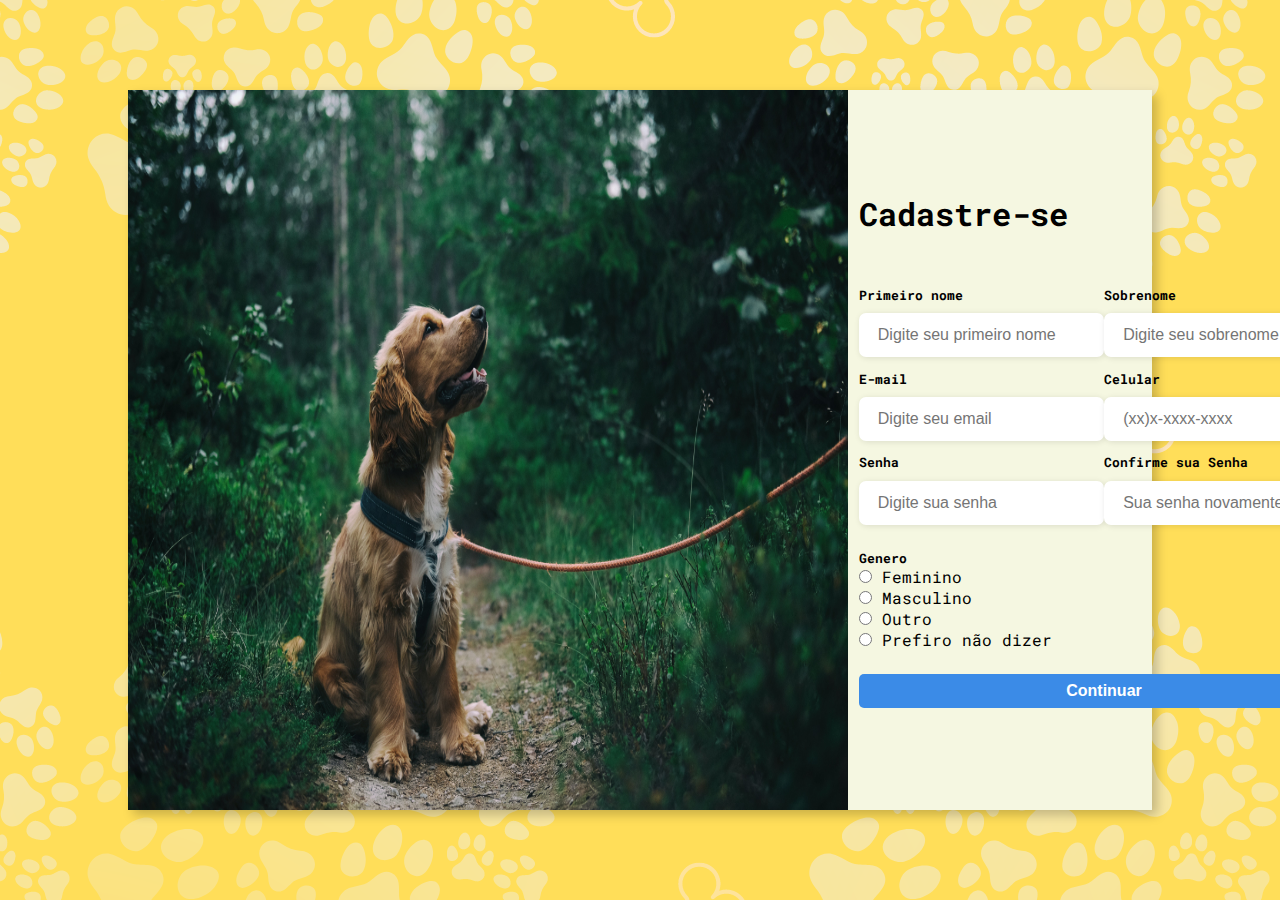
==== index.html @ f8357714 "Add files via upload" ====
<!DOCTYPE html>
<html lang="pt-br">

<head>
  <meta charset="UTF-8">
  <meta http-equiv="X-UA-Compatible" content="IE=edge">
  <meta name="viewport" content="width=device-width, initial-scale=1.0">
  <title>#1</title>
  <link rel="stylesheet" href="reset.css">
  <link rel="stylesheet" href="style.css">
  <link rel="preconnect" href="https://fonts.googleapis.com">
  <link rel="preconnect" href="https://fonts.gstatic.com" crossorigin>
  <link href="https://fonts.googleapis.com/css2?family=Roboto+Mono:wght@400;700&display=swap" rel="stylesheet">
</head>

<body>
  <div class="conteiner">
    <div class="form__img">
      <img src="img/img-cadastro.jpg" alt="imagem de cachorro" class="stilo__img">
    </div>
    <div class="form">
      <form action="#">
        <div class="form__cadastro__cabecalho">
          <div class="titulo">
            <h1>Cadastre-se</h1>
          </div>
          <div class="botao-entrar">
            <button class="botao-estilo"><a href="#">Entrar</a></button>
          </div>
        </div>
        <div class="input">
          <div class="input-box">
            <label for="firstname">Primeiro nome</label>
            <input type="text" name="firstname" placeholder="Digite seu primeiro nome" id="firstname">
          </div>
          <div class="input-box">
            <label for="lastname">Sobrenome</label>
            <input type="text" name="lastname" placeholder="Digite seu sobrenome" id="lastname">
          </div>
          <div class="input-box">
            <label for="email">E-mail</label>
            <input type="email" name="email" placeholder="Digite seu email" id="email">
          </div>
          <div class="input-box">
            <label for="number">Celular</label>
            <input type="tel" name="number" placeholder="(xx)x-xxxx-xxxx" id="number">
          </div>
          <div class="input-box">
            <label for="password">Senha</label>
            <input type="password" name="password" placeholder="Digite sua senha" id="password">
          </div>
          <div class="input-box">
            <label for="password">Confirme sua Senha</label>
            <input type="password" name="confirmpassword" placeholder="Sua senha novamente" id="confirmpassword">
          </div>
        </div>
        <div class="genero">
          <div class="genero__titulo">
            <h6>Genero</h6>
          </div>
          <div class="genero__botao">
            <input type="radio" id="feminino" name="gender">
            <label for="feminino">Feminino</label>
          </div>
          <div class="genero__botao">
            <input type="radio" id="masculino" name="gender">
            <label for="masculino">Masculino</label>
          </div>
          <div class="genero__botao">
            <input type="radio" id="outro" name="gender">
            <label for="outro">Outro</label>
          </div>
          <div class="genero__botao">
            <input type="radio" id="prefironao" name="gender">
            <label for="prefironao">Prefiro não dizer</label>
          </div>
        </div>
        <div class="botao-continuar">
          <button>
            <a href="#">Continuar</a>
          </button>
        </div>
      </form>
    </div>

  </div>




  <script src="main.js"></script>
</body>

</html>
---- style.css ----
body{
    background-image: url("img/background.png");
    background-position: 100%;
    width: 100%;
    height: 100vh;
    display: flex;
    justify-content: center;
    align-items: center;
    font-family: 'Roboto Mono', monospace;
}

.conteiner{
    background-color: rgb(245, 247, 225);
    width: 80%;
    height: 80vh;
    display: flex;
    box-shadow: 5px 5px 10px rgb(0 0 0 / 21%);
}

.stilo__img{
    height: 80vh;
    width: 80vh;
}

.botao-entrar{
    display: flex;
    align-items: center;
}

.botao-entrar button{
    cursor: pointer;
    border: none;
    background-color: rgb(59, 139, 231);
    padding: 0.5rem 1rem;
    border-radius: 5px;
}

.botao-entrar button:hover{
    background-color: rgb(35, 35, 224);
}

.botao-entrar button a{
    text-decoration: none;
    font-weight: 500;
    color: rgb(255, 255, 255);
}

.form{
    width: 50%;
    display: flex;
    flex-direction: column;
    justify-content: center;
    align-items: center;
    padding: 3rem;
}

.form__cadastro__cabecalho{
    margin-bottom: 3rem;
    display: flex;
    justify-content: space-between;
}

.input{
    display: grid;
    grid-template-columns: 50% 50%;
    margin: 1rem 0;
}

.input-box label{
    font-size: 0.8rem;
    font-weight: 700;
}

.input-box input{
    margin: 0.6rem 0;
    padding: 0.8rem 1.2rem;
    border: none;
    border-radius: 7px;
    box-shadow: 1px 1px 6px #0000001c;
    font-size: 1rem;
}

.genero{
    display: grid;
}

.genero__titulo h6{
    font-size: 0.8rem;
    font-weight: 700;
}

.genero__botao{
    font-size: 1rem;
}

.botao-continuar{
  margin-top: 1.5rem;
}

.botao-continuar button{
    cursor: pointer;
    border: none;
    background-color: rgb(59, 139, 231);
    padding: 0.5rem 1rem;
    border-radius: 5px;
    width: 100%;
}

.botao-continuar button:hover{
    background-color: rgb(35, 35, 224);
}

.botao-continuar button a{
    font-size: 1rem;
    text-decoration: none;
    color: rgb(255, 255, 255);
    font-weight: 600;
}
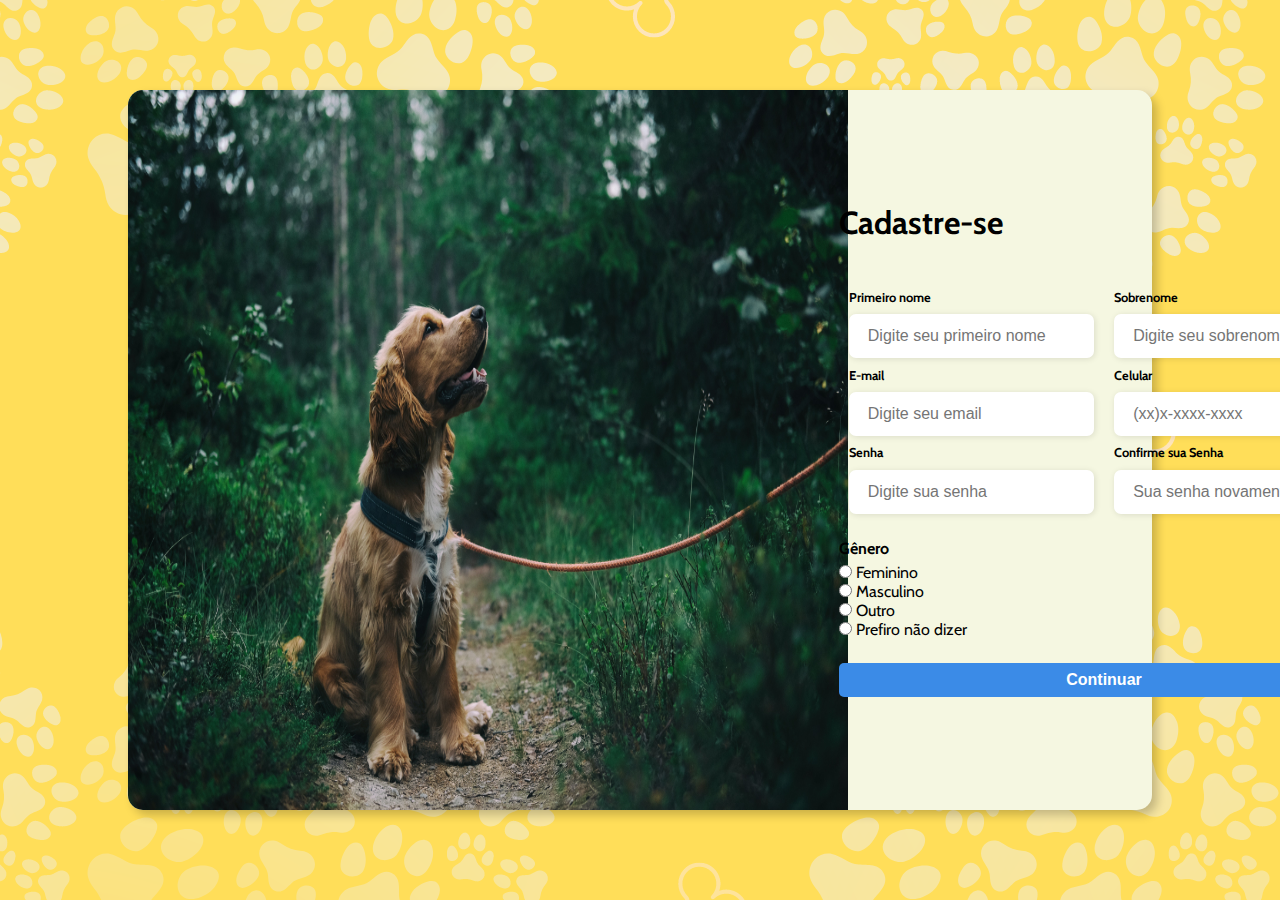
==== commit 67f306dc: "Add files via upload" ====
--- a/index.html
+++ b/index.html
@@ -8,9 +8,7 @@
   <title>#1</title>
   <link rel="stylesheet" href="reset.css">
   <link rel="stylesheet" href="style.css">
-  <link rel="preconnect" href="https://fonts.googleapis.com">
-  <link rel="preconnect" href="https://fonts.gstatic.com" crossorigin>
-  <link href="https://fonts.googleapis.com/css2?family=Roboto+Mono:wght@400;700&display=swap" rel="stylesheet">
+  <link rel="preconnect" href="https://fonts.googleapis.com"><link rel="preconnect" href="https://fonts.gstatic.com" crossorigin><link href="https://fonts.googleapis.com/css2?family=Cabin:wght@400;700&display=swap" rel="stylesheet">
 </head>
 
 <body>
@@ -56,7 +54,7 @@
         </div>
         <div class="genero">
           <div class="genero__titulo">
-            <h6>Genero</h6>
+            <h6>Gênero</h6>
           </div>
           <div class="genero__botao">
             <input type="radio" id="feminino" name="gender">
--- a/style.css
+++ b/style.css
@@ -6,7 +6,7 @@
     display: flex;
     justify-content: center;
     align-items: center;
-    font-family: 'Roboto Mono', monospace;
+    font-family: 'Cabin', sans-serif;
 }
 
 .conteiner{
@@ -15,11 +15,13 @@
     height: 80vh;
     display: flex;
     box-shadow: 5px 5px 10px rgb(0 0 0 / 21%);
+    border-radius: 15px;
 }
 
 .stilo__img{
     height: 80vh;
     width: 80vh;
+    border-radius: 15px 0px 0px 15px;
 }
 
 .botao-entrar{
@@ -66,6 +68,11 @@
     margin: 1rem 0;
 }
 
+.input-box{
+    display: grid;
+    margin: 0 10px;
+}
+
 .input-box label{
     font-size: 0.8rem;
     font-weight: 700;
@@ -85,8 +92,9 @@
 }
 
 .genero__titulo h6{
-    font-size: 0.8rem;
+    font-size: 1.0rem;
     font-weight: 700;
+    margin-bottom: 5px;
 }
 
 .genero__botao{
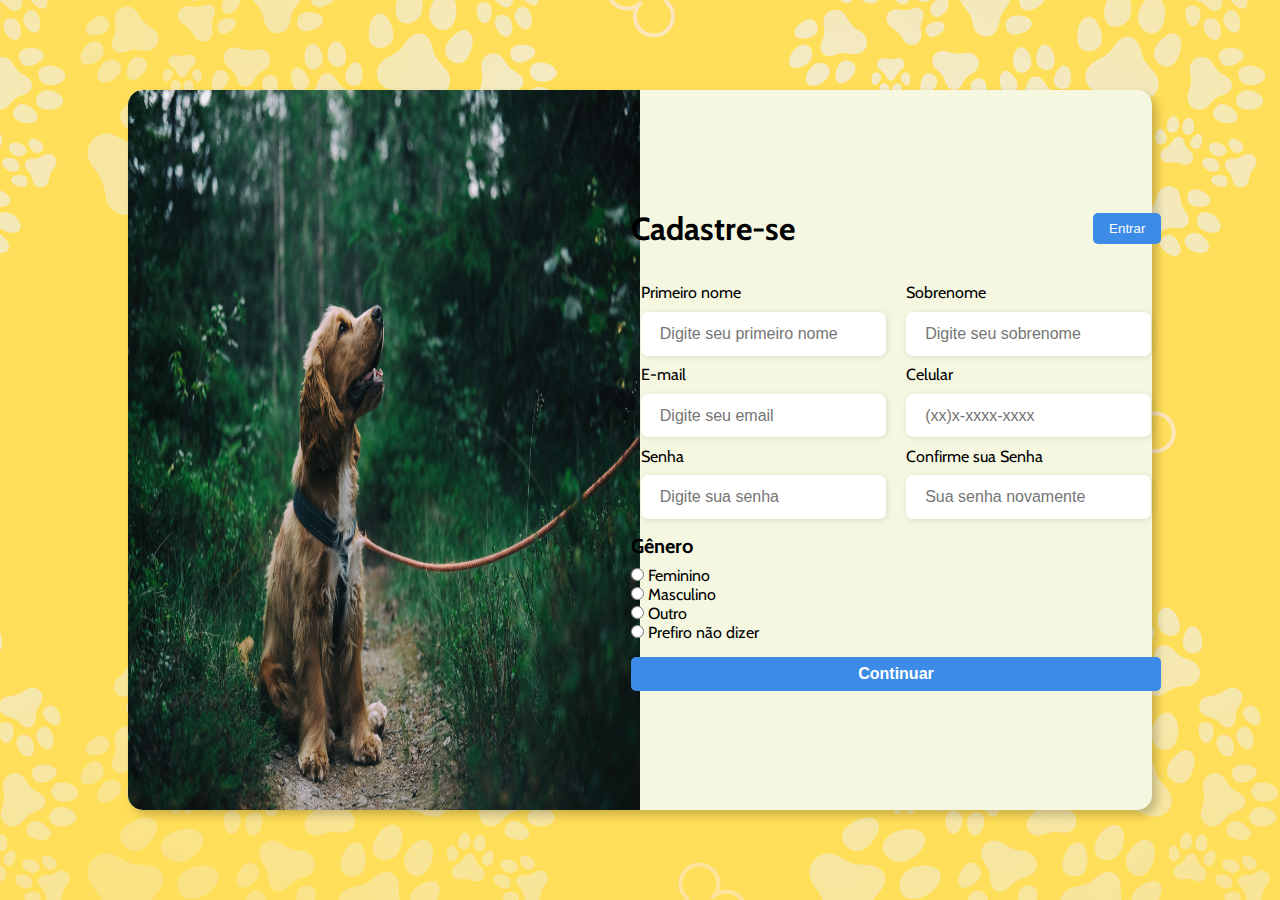
==== commit d8cce75e: "Add files via upload" ====
--- a/index.html
+++ b/index.html
@@ -13,10 +13,10 @@
 
 <body>
   <div class="conteiner">
-    <div class="form__img">
+    <div class="form__img img-grid">
       <img src="img/img-cadastro.jpg" alt="imagem de cachorro" class="stilo__img">
     </div>
-    <div class="form">
+    <div class="form form-grid">
       <form action="#">
         <div class="form__cadastro__cabecalho">
           <div class="titulo">
--- a/style.css
+++ b/style.css
@@ -10,18 +10,36 @@
 }
 
 .conteiner{
+    position: relative;
     background-color: rgb(245, 247, 225);
-    width: 80%;
+    width: 80vw;
     height: 80vh;
-    display: flex;
+    display: grid;
+    grid-template-columns: 50% 50%;
+    grid-template-areas: 
+        "img form"
+    ;
     box-shadow: 5px 5px 10px rgb(0 0 0 / 21%);
     border-radius: 15px;
 }
 
+.img-grid{
+    grid-area: img;
+}
+
+.form-grid{
+    grid-area: form;
+}
+
 .stilo__img{
-    height: 80vh;
-    width: 80vh;
     border-radius: 15px 0px 0px 15px;
+    height: 100%;
+    width: 100%;
+}
+
+.form__cadastro__cabecalho{
+    display: flex;
+    justify-content: space-between;
 }
 
 .botao-entrar{
@@ -33,8 +51,8 @@
     cursor: pointer;
     border: none;
     background-color: rgb(59, 139, 231);
+    border-radius: 5px;
     padding: 0.5rem 1rem;
-    border-radius: 5px;
 }
 
 .botao-entrar button:hover{
@@ -48,34 +66,26 @@
 }
 
 .form{
-    width: 50%;
     display: flex;
-    flex-direction: column;
+    height: 100%;
+    align-items: center;
     justify-content: center;
-    align-items: center;
-    padding: 3rem;
 }
 
 .form__cadastro__cabecalho{
-    margin-bottom: 3rem;
     display: flex;
     justify-content: space-between;
+    margin-bottom: 35px;
 }
 
 .input{
     display: grid;
     grid-template-columns: 50% 50%;
-    margin: 1rem 0;
 }
 
 .input-box{
     display: grid;
     margin: 0 10px;
-}
-
-.input-box label{
-    font-size: 0.8rem;
-    font-weight: 700;
 }
 
 .input-box input{
@@ -84,25 +94,7 @@
     border: none;
     border-radius: 7px;
     box-shadow: 1px 1px 6px #0000001c;
-    font-size: 1rem;
-}
-
-.genero{
-    display: grid;
-}
-
-.genero__titulo h6{
-    font-size: 1.0rem;
-    font-weight: 700;
-    margin-bottom: 5px;
-}
-
-.genero__botao{
-    font-size: 1rem;
-}
-
-.botao-continuar{
-  margin-top: 1.5rem;
+    font-size: 100%;
 }
 
 .botao-continuar button{
@@ -112,6 +104,7 @@
     padding: 0.5rem 1rem;
     border-radius: 5px;
     width: 100%;
+    margin-top: 15px;
 }
 
 .botao-continuar button:hover{
@@ -123,4 +116,14 @@
     text-decoration: none;
     color: rgb(255, 255, 255);
     font-weight: 600;
-}+}
+
+.genero__titulo h6{
+    font-size: 20px;
+    margin: 5px 0 8px 0;
+}
+
+@media screen ( ) {
+    
+}
+
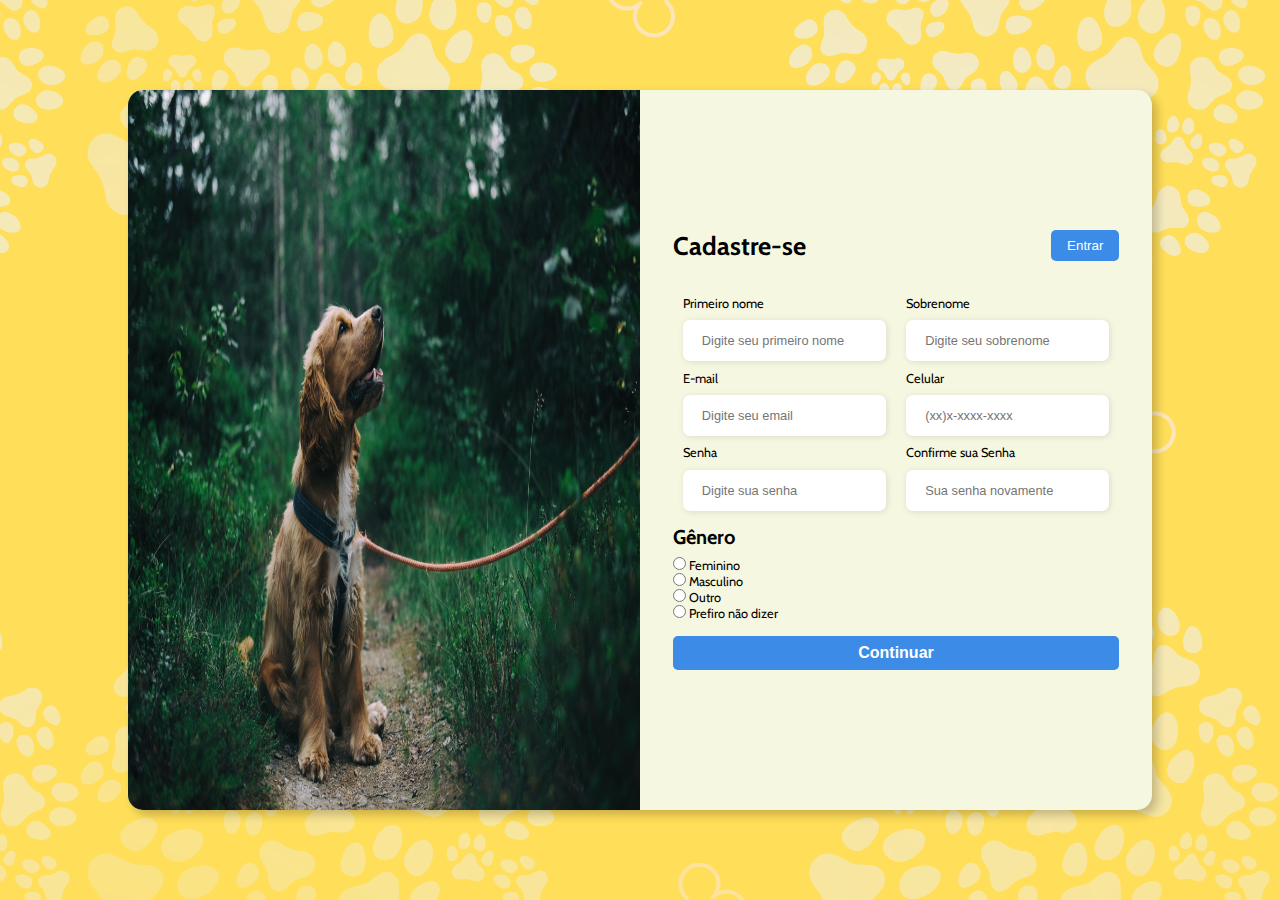
==== commit 65e9d952: "Add files via upload" ====
--- a/index.html
+++ b/index.html
@@ -82,10 +82,6 @@
     </div>
 
   </div>
-
-
-
-
   <script src="main.js"></script>
 </body>
 
--- a/style.css
+++ b/style.css
@@ -66,7 +66,9 @@
 }
 
 .form{
+    position: absolute;
     display: flex;
+    width: 100%;
     height: 100%;
     align-items: center;
     justify-content: center;
@@ -123,7 +125,61 @@
     margin: 5px 0 8px 0;
 }
 
-@media screen ( ) {
-    
+@media screen and ( max-width: 1300px){
+    form{
+        font-size: 80%;
+    }
+
 }
 
+@media screen and ( max-width: 1114px){
+    form{
+        font-size: 60%;
+    }       
+}
+
+@media screen and ( max-width: 768px){
+    
+    .stilo__img{
+        display: none;
+    }
+
+    .conteiner{
+        display: flex;
+
+    }
+
+    .botao-entrar button{
+        padding: 0.6rem 1.2rem;
+    }
+
+    .botao-entrar button a{
+        font-size: 20px;
+    }
+
+    form{
+        font-size: 80%;
+    }
+    
+    .input-box{
+        font-size: 18px;
+
+    }
+
+    .input-box label{
+        font-size: 20px;
+    }
+
+    .genero__botao{
+        margin: 1rem;
+        font-size: 20px;
+    }
+
+    .botao-continuar button{
+        padding: 1.5rem;
+    }
+
+    .botao-continuar button a{
+        font-size: 25px;
+    }
+}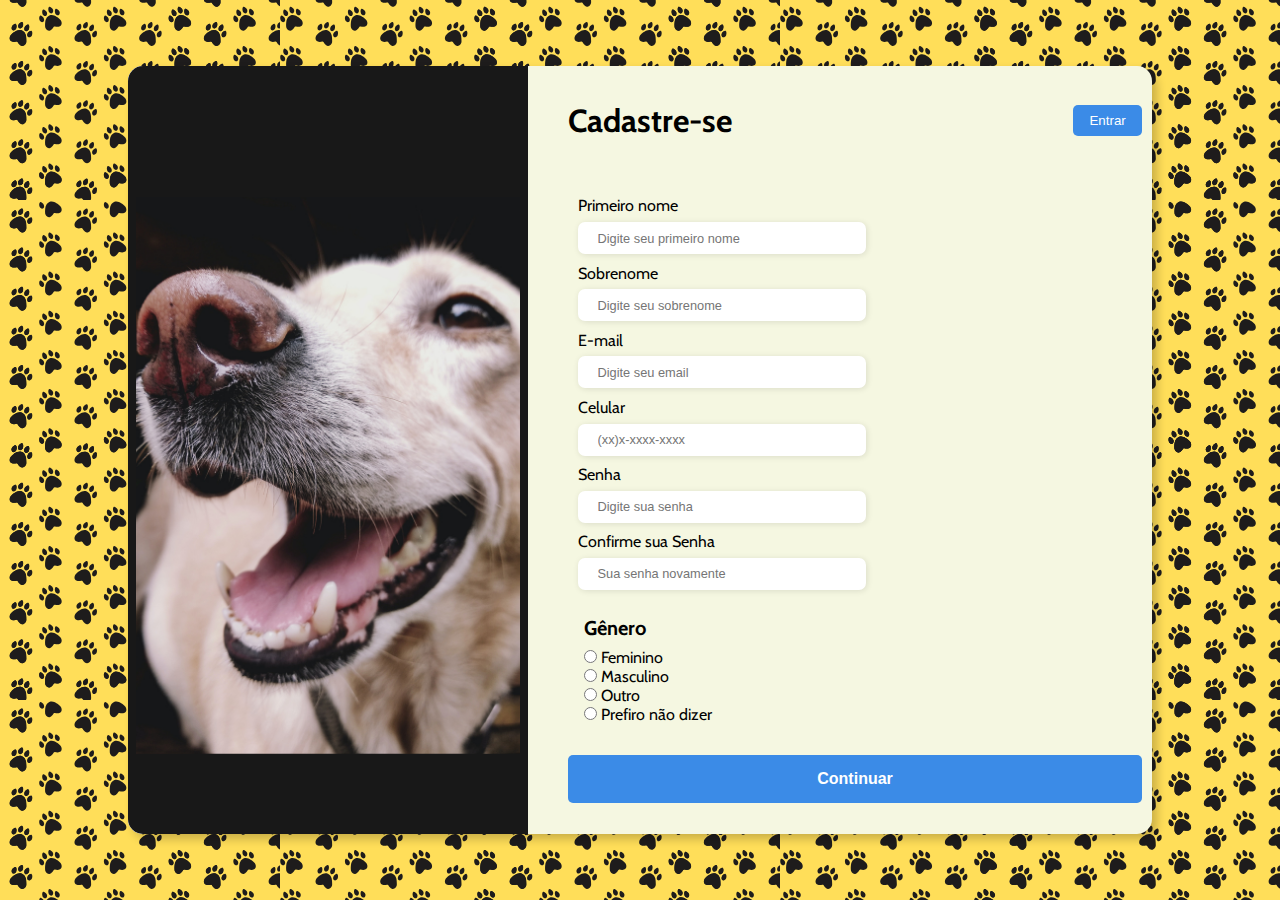
==== commit 43c835eb: "Add files via upload" ====
--- a/index.html
+++ b/index.html
@@ -6,15 +6,16 @@
   <meta http-equiv="X-UA-Compatible" content="IE=edge">
   <meta name="viewport" content="width=device-width, initial-scale=1.0">
   <title>#1</title>
-  <link rel="stylesheet" href="reset.css">
-  <link rel="stylesheet" href="style.css">
+  <link rel="stylesheet" href="./css/reset.css">
+  <link rel="stylesheet" href="./css/style.css">
+  <link rel="stylesheet" href="./css/responsivo.css">
   <link rel="preconnect" href="https://fonts.googleapis.com"><link rel="preconnect" href="https://fonts.gstatic.com" crossorigin><link href="https://fonts.googleapis.com/css2?family=Cabin:wght@400;700&display=swap" rel="stylesheet">
 </head>
 
 <body>
   <div class="conteiner">
     <div class="form__img img-grid">
-      <img src="img/img-cadastro.jpg" alt="imagem de cachorro" class="stilo__img">
+      <img src="./img/img-cadastro.svg" alt="imagem de cachorro" class="stilo__img">
     </div>
     <div class="form form-grid">
       <form action="#">
@@ -80,9 +81,7 @@
         </div>
       </form>
     </div>
-
   </div>
-  <script src="main.js"></script>
 </body>
 
 </html>--- a/css/style.css
+++ b/css/style.css
@@ -0,0 +1,126 @@
+body{
+    background-image: url("../img/background.svg");
+    background-position: 100%;
+    width: 100%;
+    height: 100vh;
+    display: flex;
+    justify-content: center;
+    align-items: center;
+    font-family: 'Cabin', sans-serif;
+}
+
+.conteiner{
+    position: relative;
+    background-color: rgb(245, 247, 225);
+    width: 80vw;
+    height: 80vh;
+    display: grid;
+    grid-template-columns: 43% 56%;
+    grid-template-areas: 
+        "img form"
+    ;
+    box-shadow: 5px 5px 10px rgb(0 0 0 / 21%);
+    border-radius: 15px;
+}
+
+.img-grid{
+    grid-area: img;
+}
+
+.form-grid{
+    grid-area: form;
+}
+
+.stilo__img{
+    border-radius: 15px 0px 0px 15px;
+    height: 100%;
+    width: 100%;
+}
+
+.form__cadastro__cabecalho{
+    display: flex;
+    justify-content: space-between;
+}
+
+.botao-entrar{
+    display: flex;
+    align-items: center;
+}
+
+.botao-entrar button{
+    cursor: pointer;
+    border: none;
+    background-color: rgb(59, 139, 231);
+    border-radius: 5px;
+    padding: 0.5rem 1rem;
+}
+
+.botao-entrar button:hover{
+    background-color: rgb(35, 35, 224);
+}
+
+.botao-entrar button a{
+    text-decoration: none;
+    font-weight: 500;
+    color: rgb(255, 255, 255);
+}
+
+.form{
+    position: absolute;
+    display: flex;
+    width: 100%;
+    height: 100%;
+    align-items: center;
+    justify-content: center;
+}
+
+.form__cadastro__cabecalho{
+    display: flex;
+    justify-content: space-between;
+    margin-bottom: 35px;
+}
+
+.input{
+    display: grid;
+    grid-template-columns: 50% 50%;
+}
+
+.input-box{
+    display: grid;
+    margin: 0 10px;
+}
+
+.input-box input{
+    margin: 0.6rem 0;
+    padding: 0.8rem 1.2rem;
+    border: none;
+    border-radius: 7px;
+    box-shadow: 1px 1px 6px #0000001c;
+    font-size: 100%;
+}
+
+.botao-continuar button{
+    cursor: pointer;
+    border: none;
+    background-color: rgb(59, 139, 231);
+    padding: 0.5rem 1rem;
+    border-radius: 5px;
+    width: 100%;
+    margin-top: 15px;
+}
+
+.botao-continuar button:hover{
+    background-color: rgb(35, 35, 224);
+}
+
+.botao-continuar button a{
+    font-size: 1rem;
+    text-decoration: none;
+    color: rgb(255, 255, 255);
+    font-weight: 600;
+}
+
+.genero__titulo h6{
+    font-size: 20px;
+    margin: 5px 0 8px 0;
+}
--- a/css/responsivo.css
+++ b/css/responsivo.css
@@ -0,0 +1,140 @@
+@media screen and (min-width: 375px) and (max-width: 999px) {
+
+    .conteiner {
+        display: flex;
+        width: 23rem;
+        height: 80%;
+    }
+
+    .stilo__img {
+        display: none;
+    }
+
+    .form__cadastro__cabecalho {
+        width: 100%;
+        flex-direction: column-reverse;
+        align-items: center;
+    }
+
+    .input {
+        display: flex;
+        flex-direction: column;
+        max-height: 14rem;
+        max-width: 18rem;
+        overflow-y: scroll;
+        flex-wrap: nowrap;
+    }
+
+    .titulo {
+        margin-top: 1.5rem;
+    }
+}
+
+@media screen and (min-width: 1000px) and (max-width: 1200px){
+
+    .input{
+        display: flex;
+        flex-direction: column;
+        align-items: center;
+    }
+
+    .form__img{
+        width: 1rem;
+    }
+
+    .stilo__img{
+        width: 25rem;
+        max-height: 48rem;
+    }
+
+    .conteiner {
+        height: 48rem;
+    }
+
+    form{
+        width: 100%;
+    }
+
+    .form__cadastro__cabecalho{
+        margin-bottom: 3.5rem;
+        flex-direction: column-reverse;
+        align-items: center;
+    }
+
+    .input-box input{
+        width: 18rem;
+        height: 2rem;
+        font-size: 0.8rem;
+    }
+
+    .input-box label{
+        width: 100%;
+        height: 1rem;
+    }
+
+    .genero{
+        margin: 1rem;
+    }
+
+    .botao-continuar button{
+        height: 3rem;
+    }
+
+    .botao-continuar {
+        display: flex;
+        justify-content: center;
+    }
+}
+
+
+@media screen and (min-width: 1200px) {
+
+    .input{
+        display: flex;
+        flex-wrap: wrap;
+        align-items: center;
+    }
+
+
+    .stilo__img{
+        width: 25rem;
+        max-height: 48rem;
+    }
+
+    .conteiner {
+        height: 48rem;
+    }
+
+    form{
+        width: 100%;
+    }
+
+    .form__cadastro__cabecalho{
+        margin-bottom: 3.5rem;
+        align-items: center;
+    }
+
+    .input-box input{
+        width: 18rem;
+        height: 2rem;
+        font-size: 0.8rem;
+    }
+
+    .input-box label{
+        width: 100%;
+        height: 1rem;
+    }
+
+    .genero{
+        margin: 1rem;
+    }
+
+    .botao-continuar button{
+        height: 3rem;
+    }
+
+    .botao-continuar {
+        display: flex;
+        justify-content: center;
+    }
+}